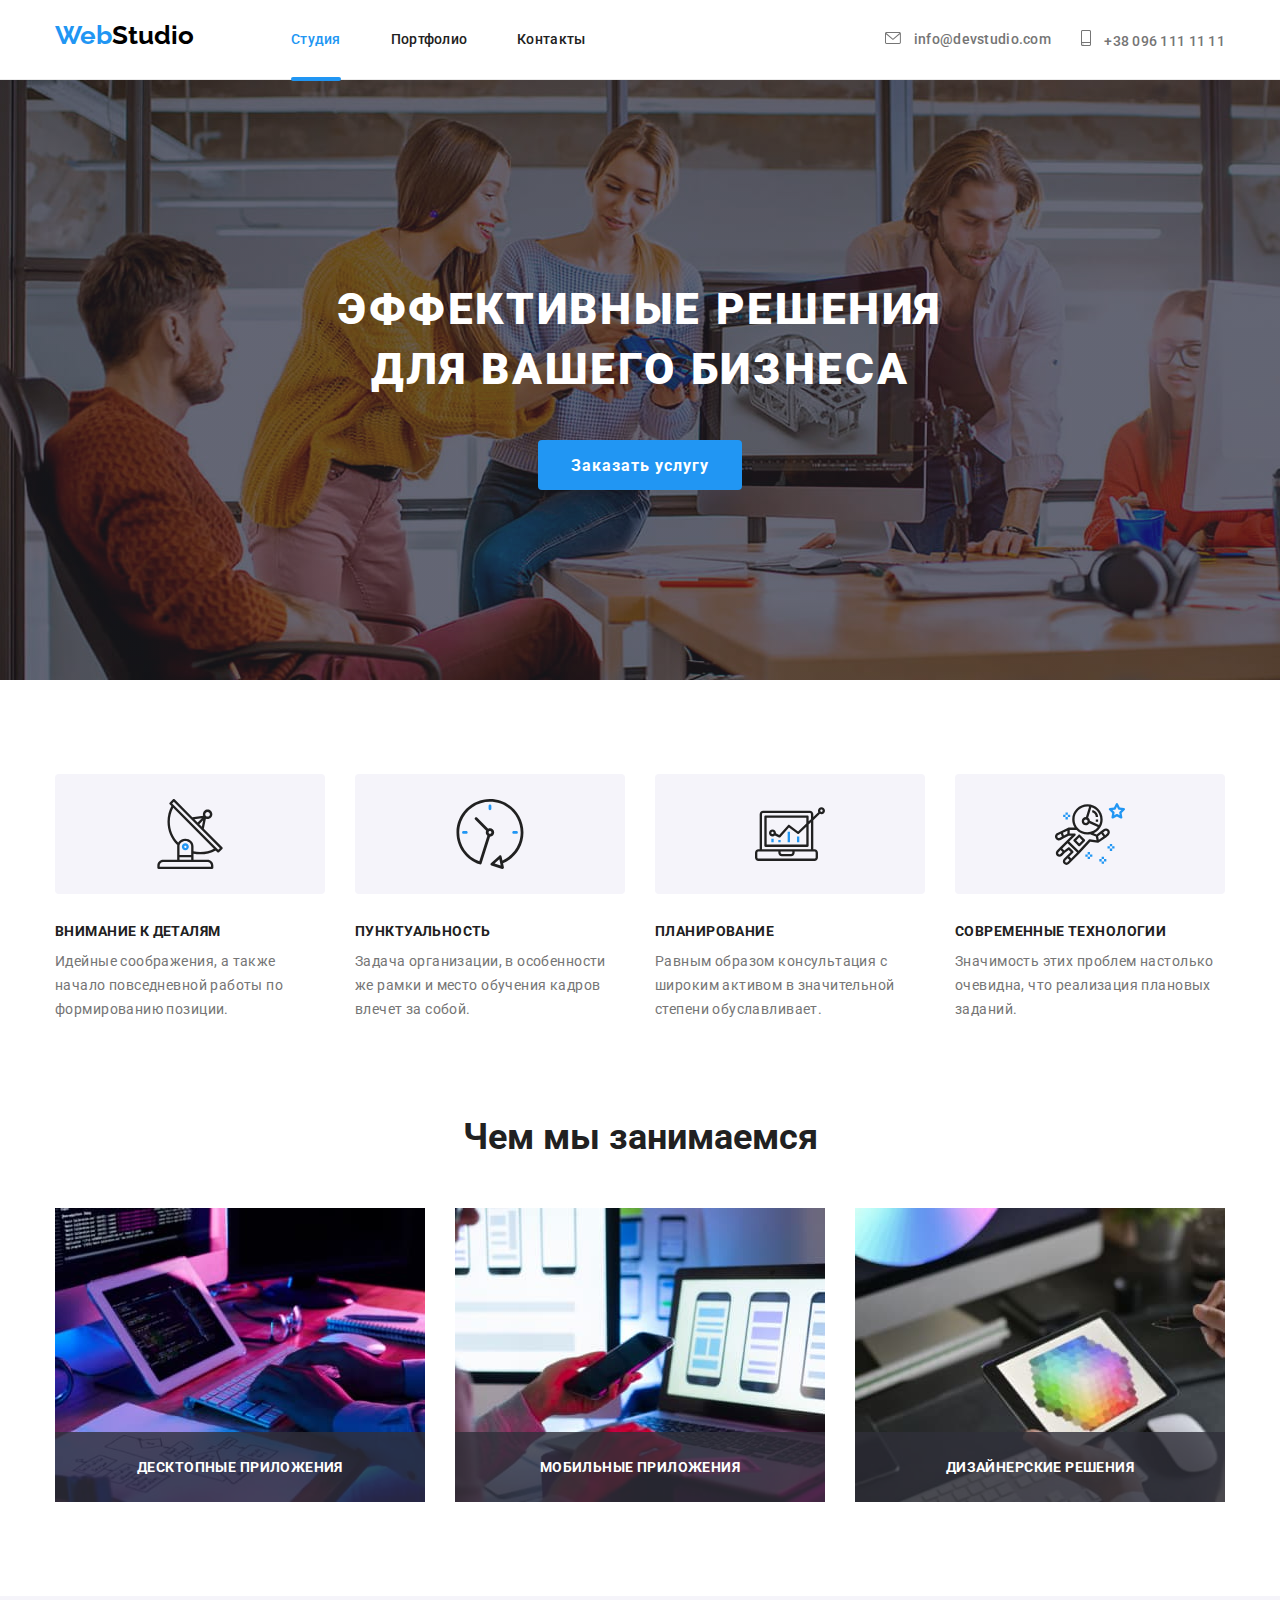
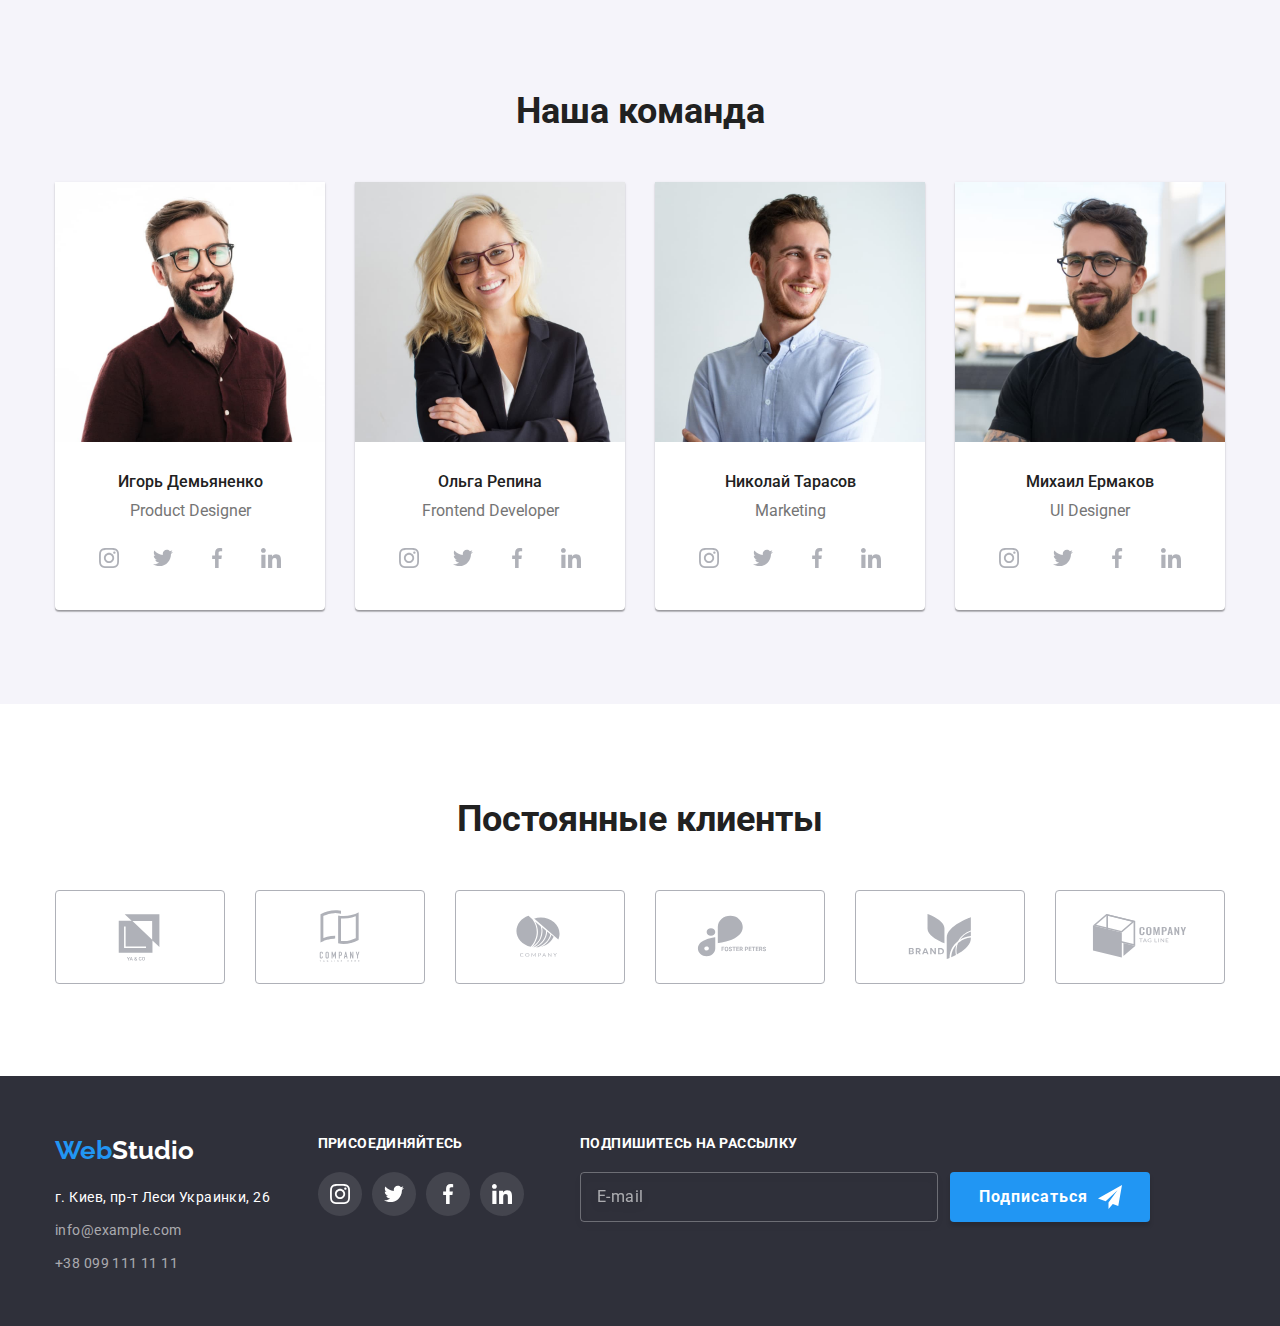
==== index.html @ 43d318d6 "Form figuration" ====
<!DOCTYPE html>
<html lang="ru">
  <head>
    <meta charset="UTF-8" />
    <meta http-equiv="X-UA-Compatible" content="IE=edge" />
    <meta name="viewport" content="width=device-width, initial-scale=1.0" />
    <title>goit-markup-hw-04</title>
    <link rel="preconnect" href="https://fonts.gstatic.com" />
    <link
      href="https://fonts.googleapis.com/css2?family=Raleway:wght@700&family=Roboto:wght@400;500;700;900&display=swap"
      rel="stylesheet"
    />
    <link
      rel="stylesheet"
      href="https://cdnjs.cloudflare.com/ajax/libs/modern-normalize/0.2.0/modern-normalize.css"
    />
    <link rel="stylesheet" href="./css/styles.css" />
  </head>
  <body>
    <header class="header">
      <div class="container menu">
        <nav class="site-nav">
          <a href="./index.html" class="logo"
            ><span class="logo-part">Web</span>Studio</a
          >
          <ul class="menu list">
            <li class="menu-item">
              <a class="link current" href="./index.html">Студия</a>
            </li>
            <li class="menu-item">
              <a class="link" href="./portfolio.html">Портфолио</a>
            </li>
            <li class="menu-item">
              <a class="link" href="">Контакты</a>
            </li>
          </ul>
        </nav>
        <ul class="list">
          <li class="contact-item">
            <a class="link mail" href="mailto:info@devstudio.com">
              <svg class="address-icon" width="16px" height="12px">
                <use href="./images/sprite.svg#icon-envelope"></use>
              </svg>
              info@devstudio.com</a
            >
          </li>
          <li class="contact-item">
            <a class="link phone" href="tel:+380961111111">
              <svg class="address-icon" width="10px" height="16px">
                <use href="./images/sprite.svg#icon-smartphone"></use>
              </svg>
              +38 096 111 11 11</a
            >
          </li>
        </ul>
      </div>
    </header>
    <main>
      <!--Section Hero-->
      <section class="section-hero">
        <div class="container hero-flexbox">
          <h1 class="hero-title">Эффективные решения для вашего бизнеса</h1>
          <button class="hero-button" type="button" data-modal-open>Заказать услугу</button>
        </div>
      </section>
      <!--Section Our advantages-->
      <section class="section advantages">
        <div class="container">
          <h2 class="visually-hidden">Наши преимущества</h2>
          <ul class="list card-set flexbox">
            <li class="item advantages-item">
              <a class="icon-thumb">
                <svg class="advantages-icon" width="70px" height="70px">
                  <use href="./images/sprite.svg#icon-antenna"></use>
                </svg>
              </a>
              <h3 class="advant-title">Внимание к деталям</h3>
              <p class="advant-text">
                Идейные соображения, а также начало повседневной работы по
                формированию позиции.
              </p>
            </li>
            <li class="item advantages-item">
              <a class="icon-thumb">
                <svg class="advantages-icon" width="70px" height="70px">
                  <use href="./images/sprite.svg#icon-clock"></use>
                </svg>
              </a>
              <h3 class="advant-title">Пунктуальность</h3>
              <p class="advant-text">
                Задача организации, в особенности же рамки и место обучения
                кадров влечет за собой.
              </p>
            </li>
            <li class="item advantages-item">
              <a class="icon-thumb">
                <svg class="advantages-icon" width="70px" height="70px">
                  <use href="./images/sprite.svg#icon-diagram"></use>
                </svg>
              </a>
              <h3 class="advant-title">Планирование</h3>
              <p class="advant-text">
                Равным образом консультация с широким активом в значительной
                степени обуславливает.
              </p>
            </li>
            <li class="item advantages-item">
              <a class="icon-thumb">
                <svg class="advantages-icon" width="70px" height="70px">
                  <use href="./images/sprite.svg#icon-astronaut"></use>
                </svg>
              </a>
              <h3 class="advant-title">Современные технологии</h3>
              <p class="advant-text">
                Значимость этих проблем настолько очевидна, что реализация
                плановых заданий.
              </p>
            </li>
          </ul>
        </div>
      </section>
      <!--Section Services-->
      <section class="section services">
        <div class="container">
          <h2 class="services-title">Чем мы занимаемся</h2>
          <div class="flexbox">
            <ul class="list card-set">
              <li class="item services-item">
                <div class="service-thumb">
                  <img
                    class="img"
                    src="./images/typing_code.jpg"
                    alt="Лаптоп с кодом"
                    width="370"
                  />
                  <h3 class="service-text">Десктопные приложения</h3>
                </div>
              </li>
              <li class="item services-item">
                <div class="service-thumb">
                  <img
                    class="img"
                    src="./images/smartphone.jpg"
                    alt="Разработка приложения для смартфонов"
                    width="370"
                  />
                  <h3 class="service-text">Мобильные приложения</h3>
                </div>
              </li>
              <li class="item services-item">
                <div class="service-thumb">
                  <img
                    class="img"
                    src="./images/design.jpg"
                    alt="Лаптоп с цветовым кругом"
                    width="370"
                  />
                  <h3 class="service-text">Дизайнерские решения</h3>
                </div>
              </li>
            </ul>
          </div>
        </div>
      </section>
      <!--Section Our team-->
      <section class="section team">
        <div class="container">
          <h2 class="team-title">Наша команда</h2>
          <div class="flexbox">
            <ul class="list card-set team-list">
              <li class="item team-item">
                <div class="thumb">
                  <img
                    class="img"
                    src="./images/Ihor_Demjanenko.jpg"
                    alt="Ihor Demjanenko Product Designer"
                    width="270"
                  />
                </div>
                <div class="team-text">
                  <h3 class="team-names">Игорь Демьяненко</h3>
                  <p class="team-positions">Product Designer</p>
                  <ul class="list social-links">
                    <li class="item social-item">
                      <a
                        href=""
                        class="social-link"
                        target="_blank"
                        rel="noopener noreferrer"
                      >
                        <svg class="icon" width="20px" height="20px">
                          <use href="./images/sprite.svg#icon-instagram"></use>
                        </svg>
                      </a>
                    </li>
                    <li class="item social-item">
                      <a
                        href=""
                        class="social-link"
                        target="_blank"
                        rel="noopener noreferrer"
                      >
                        <svg class="icon" width="20px" height="20px">
                          <use href="./images/sprite.svg#icon-twitter"></use>
                        </svg>
                      </a>
                    </li>
                    <li class="item social-item">
                      <a
                        href=""
                        class="social-link"
                        target="_blank"
                        rel="noopener noreferrer"
                      >
                        <svg class="icon" width="20px" height="20px">
                          <use href="./images/sprite.svg#icon-facebook"></use>
                        </svg>
                      </a>
                    </li>
                    <li class="item social-item">
                      <a
                        href=""
                        class="social-link"
                        target="_blank"
                        rel="noopener noreferrer"
                      >
                        <svg class="icon" width="20px" height="20px">
                          <use href="./images/sprite.svg#icon-linkedin"></use>
                        </svg>
                      </a>
                    </li>
                  </ul>
                </div>
              </li>
              <li class="item team-item">
                <div class="thumb">
                  <img
                    class="img"
                    src="./images/Olga_Repina.jpg"
                    alt="Olga Repina Frontend Developer"
                    width="270"
                  />
                </div>
                <div class="team-text">
                  <h3 class="team-names">Ольга Репина</h3>
                  <p class="team-positions">Frontend Developer</p>
                  <ul class="list social-links">
                    <li class="item social-item">
                      <a
                        href=""
                        class="social-link"
                        target="_blank"
                        rel="noopener noreferrer"
                      >
                        <svg class="icon" width="20px" height="20px">
                          <use href="./images/sprite.svg#icon-instagram"></use>
                        </svg>
                      </a>
                    </li>
                    <li class="item social-item">
                      <a
                        href=""
                        class="social-link"
                        target="_blank"
                        rel="noopener noreferrer"
                      >
                        <svg class="icon" width="20px" height="20px">
                          <use href="./images/sprite.svg#icon-twitter"></use>
                        </svg>
                      </a>
                    </li>
                    <li class="item social-item">
                      <a
                        href=""
                        class="social-link"
                        target="_blank"
                        rel="noopener noreferrer"
                      >
                        <svg class="icon" width="20px" height="20px">
                          <use href="./images/sprite.svg#icon-facebook"></use>
                        </svg>
                      </a>
                    </li>
                    <li class="item social-item">
                      <a
                        href=""
                        class="social-link"
                        target="_blank"
                        rel="noopener noreferrer"
                      >
                        <svg class="icon" width="20px" height="20px">
                          <use href="./images/sprite.svg#icon-linkedin"></use>
                        </svg>
                      </a>
                    </li>
                  </ul>
                </div>
              </li>
              <li class="item team-item">
                <div class="thumb">
                  <img
                    class="img"
                    src="./images/Nikolaj_Tarasov.jpg"
                    alt="Nikolaj Tarasov Marketing"
                    width="270"
                  />
                </div>
                <div class="team-text">
                  <h3 class="team-names">Николай Тарасов</h3>
                  <p class="team-positions">Marketing</p>
                  <ul class="list social-links">
                    <li class="item social-item">
                      <a
                        href=""
                        class="social-link"
                        target="_blank"
                        rel="noopener noreferrer"
                      >
                        <svg class="icon" width="20px" height="20px">
                          <use href="./images/sprite.svg#icon-instagram"></use>
                        </svg>
                      </a>
                    </li>
                    <li class="item social-item">
                      <a
                        href=""
                        class="social-link"
                        target="_blank"
                        rel="noopener noreferrer"
                      >
                        <svg class="icon" width="20px" height="20px">
                          <use href="./images/sprite.svg#icon-twitter"></use>
                        </svg>
                      </a>
                    </li>
                    <li class="item social-item">
                      <a
                        href=""
                        class="social-link"
                        target="_blank"
                        rel="noopener noreferrer"
                      >
                        <svg class="icon" width="20px" height="20px">
                          <use href="./images/sprite.svg#icon-facebook"></use>
                        </svg>
                      </a>
                    </li>
                    <li class="item social-item">
                      <a
                        href=""
                        class="social-link"
                        target="_blank"
                        rel="noopener noreferrer"
                      >
                        <svg class="icon" width="20px" height="20px">
                          <use href="./images/sprite.svg#icon-linkedin"></use>
                        </svg>
                      </a>
                    </li>
                  </ul>
                </div>
              </li>
              <li class="item team-item">
                <div class="thumb">
                  <img
                    class="img"
                    src="./images/Mikhaik_Yermakov.jpg"
                    alt="Mikhail Yermakov UI Designer"
                    width="270"
                  />
                </div>
                <div class="team-text">
                  <h3 class="team-names">Михаил Ермаков</h3>
                  <p class="team-positions">UI Designer</p>
                  <ul class="list social-links">
                    <li class="item social-item">
                      <a
                        href=""
                        class="social-link"
                        target="_blank"
                        rel="noopener noreferrer"
                      >
                        <svg class="icon" width="20px" height="20px">
                          <use href="./images/sprite.svg#icon-instagram"></use>
                        </svg>
                      </a>
                    </li>
                    <li class="item social-item">
                      <a
                        href=""
                        class="social-link"
                        target="_blank"
                        rel="noopener noreferrer"
                      >
                        <svg class="icon" width="20px" height="20px">
                          <use href="./images/sprite.svg#icon-twitter"></use>
                        </svg>
                      </a>
                    </li>
                    <li class="item social-item">
                      <a
                        href=""
                        class="social-link"
                        target="_blank"
                        rel="noopener noreferrer"
                      >
                        <svg class="icon" width="20px" height="20px">
                          <use href="./images/sprite.svg#icon-facebook"></use>
                        </svg>
                      </a>
                    </li>
                    <li class="item social-item">
                      <a
                        href=""
                        class="social-link"
                        target="_blank"
                        rel="noopener noreferrer"
                      >
                        <svg class="icon" width="20px" height="20px">
                          <use href="./images/sprite.svg#icon-linkedin"></use>
                        </svg>
                      </a>
                    </li>
                  </ul>
                </div>
              </li>
            </ul>
          </div>
        </div>
      </section>
      <!--Section Clients-->
      <section class="section clients">
        <div class="container">
          <h2 class="services-title">Постоянные клиенты</h2>
          <ul class="list card-set clients-list">
            <li class="item client-item">
              <a
                href=""
                class="link client-link"
                target="_blank"
                rel="noopener noreferrer"
              >
                <svg class="client-icon" width="106px" height="60px">
                  <use href="./images/sprite.svg#icon-logo-1"></use>
                </svg>
              </a>
            </li>
            <li class="item client-item">
              <a
                href=""
                class="link client-link"
                target="_blank"
                rel="noopener noreferrer"
              >
                <svg class="client-icon" width="106px" height="60px">
                  <use href="./images/sprite.svg#icon-logo-2"></use>
                </svg>
              </a>
            </li>
            <li class="item client-item">
              <a
                href=""
                class="link client-link"
                target="_blank"
                rel="noopener noreferrer"
              >
                <svg class="client-icon" width="106px" height="60px">
                  <use href="./images/sprite.svg#icon-logo-3"></use>
                </svg>
              </a>
            </li>
            <li class="item client-item">
              <a
                href=""
                class="link client-link"
                target="_blank"
                rel="noopener noreferrer"
              >
                <svg class="client-icon" width="106px" height="60px">
                  <use href="./images/sprite.svg#icon-logo-4"></use>
                </svg>
              </a>
            </li>
            <li class="item client-item">
              <a
                href=""
                class="link client-link"
                target="_blank"
                rel="noopener noreferrer"
              >
                <svg class="client-icon" width="106px" height="60px">
                  <use href="./images/sprite.svg#icon-logo-5"></use>
                </svg>
              </a>
            </li>
            <li class="item client-item">
              <a
                href=""
                class="link client-link"
                target="_blank"
                rel="noopener noreferrer"
              >
                <svg class="client-icon" width="106px" height="60px">
                  <use href="./images/sprite.svg#icon-logo-6"></use>
                </svg>
              </a>
            </li>
          </ul>
        </div>
      </section>
    </main>
    <footer class="footer">
      <div class="container flexbox">
        <div class="content-box footer-flexbox">
          <a href="./index.html" class="logo"
            ><span class="logo-part">Web</span>Studio</a
          >
          <address class="contacts">
            <ul class="list footer-flexbox">
              <li class="contact">г. Киев, пр-т Леси Украинки, 26</li>
              <li class="contact">
                <a class="link" href="mailto:info@example.com"
                  >info@example.com</a
                >
              </li>
              <li class="contact">
                <a class="link" href="tel:+380991111111">+38 099 111 11 11</a>
              </li>
            </ul>
          </address>
        </div>
        <div class="content-box footer-flexbox">
          <h3 class="footer-social-title">Присоединяйтесь</h3>
          <ul class="list footer-social-list">
            <li class="footer-social-item">
              <a
                href=""
                class="link social-link"
                target="_blank"
                rel="noopener noreferrer"
              >
                <svg class="icon footer-icon" width="20px" height="20px">
                  <use href="./images/sprite.svg#icon-instagram"></use>
                </svg>
              </a>
            </li>
            <li class="footer-social-item">
              <a
                href=""
                class="link social-link"
                target="_blank"
                rel="noopener noreferrer"
              >
                <svg class="icon footer-icon" width="20px" height="20px">
                  <use href="./images/sprite.svg#icon-twitter"></use>
                </svg>
              </a>
            </li>
            <li class="footer-social-item">
              <a
                href=""
                class="link social-link"
                target="_blank"
                rel="noopener noreferrer"
              >
                <svg class="icon footer-icon" width="20px" height="20px">
                  <use href="./images/sprite.svg#icon-facebook"></use>
                </svg>
              </a>
            </li>
            <li class="footer-social-item">
              <a
                href=""
                class="link social-link"
                target="_blank"
                rel="noopener noreferrer"
              >
                <svg class="icon footer-icon" width="20px" height="20px">
                  <use href="./images/sprite.svg#icon-linkedin"></use>
                </svg>
              </a>
            </li>
          </ul>
        </div>
        <div class="footer-sub-flexbox">
          <form class="footer-form">
            <p class="footer-social-title">Подпишитесь на рассылку</p>
            <div class="footer-flex">
              <input class="footer-input" id="footer-mail" type="email" name="email" placeholder="E-mail">
              <div class="footer-button">
                <button class="footer-sub-but" type="submit">Подписаться</button>
                <svg class="icon footer-icon icon-send" width="24px" height="24px">
                  <use href="./images/sprite.svg#icon-send"></use>
                </svg>
              </div>
            </div>
          </form>
        </div>
      </div>
    </footer>
    <div class="backdrop is-hidden" data-modal>
      <div class="modal">
        <button class="close-button" type="button" data-modal-close>
          <svg class="close-button-icon" width="18px" height="18px">
            <use href="./images/sprite.svg#icon-close"></use>
          </svg>
        </button>
        <form class="form">
          <p class="legend">Оставьте свои данные, мы вам перезвоним</p>
            <label class="form-field">
              <span class="form-label">Имя</span>
              <input class="form-input" type="text" name="username" autofocus/>
              <svg class="form-icon" width="18px" height="18px">
                <use href="./images/sprite.svg#icon-person"></use>
              </svg> 
            </label>            
            <label class="form-field" for="tel">
              <span class="form-label">Телефон</span>
              <input class="form-input" type="tel" name="tel" id="tel">
              <svg class="form-icon" width="18px" height="18px">
                <use href="./images/sprite.svg#icon-phone-tube"></use>
              </svg>
            </label>          
            <label  class="form-field">
              <span class="form-label">Почта</span>
              <input class="form-input" type="email" name="email" id="email" />
              <svg class="form-icon" width="18px" height="18px">
                <use href="./images/sprite.svg#icon-email"></use>
              </svg>
            </label>
            <label class="form-field">
              <span class="form-label">Комментарий</span>
              <textarea class="form-input comment-input" name="feedback" rows="5" placeholder="Введите текст"></textarea>
            </label>
            <label class="checkbox-area">
              <input class="checkbox" type="checkbox" name="checkbox" value="agree">
              <!-- <svg class="checkbox-icon" width="16px" height="15px">
                <use href="./images/sprite.svg#icon-check"></use>
              </svg> -->
              <span class="checkbox-icon"></span>
              <span class="checkbox-text">Соглашаюсь с рассылкой и принимаю<a href="" class="link checkbox-link">Условия договора</a></span>
            </label>
          <div class="sub-button-cent">
            <button class="submit-button" type="submit">Отправить</button>
          </div>
        </form>
      </div>
    </div>
    <script src="./js/modal.js"></script>
  </body>
</html>
---- css/styles.css ----
:root {
  --main-font: "Roboto", sans-serif;
  --logo-font: "Raleway", sans-serif;
  --primary-text-color: #757575;
  --tittle-text-color: #212121;
  --footer-grey-text: rgba(255, 255, 255, 0.6);
  --accent-color: #2196f3;
  --bb-focus: #188CE8;
  --white-text-color: #ffffff;
  --logo-text-color: #000000;
  --primary-bg-color: #ffffff;
  --secondary-bg-color: #f5f4fa;
  --accent-bg-color: #2f303a;
  --border-color: #eeeeee;
  --icon-color: #afb1b8;
  --card-shadow: 0px 1px 3px rgba(0, 0, 0, 0.12),
    0px 1 px 1px rgba(0, 0, 0, 0.14), 0px 2px 1px rgba(0, 0, 0, 0.2);
  --project-card-shadow: 0px 1px 1px rgba(0, 0, 0, 0.12), 0px 4px 4px rgba(0, 0, 0, 0.06), 1px 4px 6px rgba(0, 0, 0, 0.16);
  --filter-btn-gap: 8px;
  --btn-radius: 4px;
  --transition-param: 250ms cubic-bezier(0.4, 0, 0.2, 1);
  --modal-tr-param: 250ms cubic-bezier(.17,.67,.96,.48);
}
html {
  box-sizing: border-box;
}
*,
*::before,
*::after {
  box-sizing: inherit;
}
body {
  background-color: var(--primary-bg-color);
  color: var(--primary-text-color);
  font-family: var(--main-font);
  font-style: normal;
}
h1,
h2,
h3,
h4,
h5,
h6,
p {
  margin: 0;
}
.container {
  width: 1200px;
  padding-left: 15px;
  padding-right: 15px;
  margin-left: auto;
  margin-right: auto;
}

.logo {
  margin-right: 93px;
  font-family: var(--logo-font);
  font-weight: 700;
  font-size: 26px;
  line-height: 1.15;
  color: var(--logo-text-color);
  text-decoration-line: none;
}
.logo-part {
  color: var(--accent-color);
}
footer .logo {
  color: var(--white-text-color);
}
.site-nav .link.current {
  position: relative;
  color: var(--accent-color);
}
.link.current::after {
  position: absolute;
  bottom: -1px;
  left: 0;
  content: "";
  display: block;
  width: 100%;
  background: var(--accent-color);
  height: 4px;
  border-radius: 2px;
}
.link {
  text-decoration: none;
  color: var(--accent-color);
}
.site-nav .link {
  display: block;
  padding-top: 32px;
  padding-bottom: 32px;
  font-weight: 500;
  font-size: 14px;
  line-height: 1.14;
  letter-spacing: 0.02em;
  color: var(--tittle-text-color);
  cursor: pointer;
  transition: color var(--transition-param);
}
.link.mail,
.link.phone {
  font-weight: 500;
  font-size: 14px;
  line-height: 1.14;
  letter-spacing: 0.02em;
  color: var(--primary-text-color);
  transition: color var(--transition-param);
}
.link:hover,
.link:focus {
  color: var(--accent-color);
}
.visually-hidden {
  position: absolute !important;
  clip: rect(1px 1px 1px 1px);
  clip: rect(1px, 1px, 1px, 1px);
  padding: 0 !important;
  border: 0 !important;
  height: 1px !important;
  width: 1px !important;
  overflow: hidden;
}
.title {
  color: var(--tittle-text-color);
}
.list {
  display: flex;
  list-style: none;
  margin: 0px;
  padding-left: 0px;
}
.img {
  display: block;
  max-width: 100%;
  height: auto;
}
.icon {
  fill: var(--icon-color);
  transition: fill var(--transition-param);
}
.container .menu {
  display: inline-flex;
}
.menu-item:not(:last-child),
.conection:not(:last-child) {
  margin-right: 50px;
}
.header .container {
  display: flex;
  align-content: baseline;
}
.site-nav {
  margin-right: auto;
  align-items: center;
}
.contact-item {
  display: flex;
  align-items: center;
}
.contact-item:not(:last-child) {
  margin-right: 30px;
}
.address-icon {
  margin-right: 10px;
  fill: currentColor;
}
.header {
  height: 80px;
  border-bottom: 1px solid #ececec;
}
.section-hero {
  background-color: var(--accent-bg-color);
  background-image: linear-gradient(
      to top,
      rgba(47, 48, 58, 0.4),
      rgba(47, 48, 58, 0.4)
    ),
    url("../images/background.jpg");
  height: 600px;
  max-width: 1600px;
  margin: 0 auto;
  padding-top: 200px;
  padding-bottom: 200px;
}
.hero-flexbox {
  display: flex;
  flex-direction: column;
  text-align: center;
}
.hero-title {
  max-width: 696px;
  margin: 0 auto 40px auto;
  font-weight: 900;
  font-size: 44px;
  line-height: 1.36;
  letter-spacing: 0.06em;
  color: var(--white-text-color);
  text-transform: uppercase;
}
.hero-button {
  display: inline-block;
  padding: 10px 32px;
  border: 1px solid transparent;
  border-radius: var(--btn-radius);
  margin-right: auto;
  margin-left: auto;
  min-height: 50px;
  min-width: 200px;
  max-height: 50px;
  font-weight: 700;
  font-size: 16px;
  line-height: 1.87;
  letter-spacing: 0.06em;
  color: var(--white-text-color);
  background-color: var(--accent-color);
  cursor: pointer;
  transition: var(--transition-param);
}
.hero-button:focus,
.hero-button:hover {
  background-color: var(--bb-focus);
}
.section {
  padding-top: 94px;
  padding-bottom: 94px;
}
.item {
  margin-top: 30px;
  margin-left: 30px;
}
.backdrop {
  position: fixed;
  top: 0;
  left: 0;
  width: 100%;
  height: 100%;
  transform: scale(1, 1);
  background-color: rgba(0, 0, 0, 0.2);
  transition: background-color var(--modal-tr-param), transform var(--modal-tr-param), 
  border-radius var(--modal-tr-param), visibility var(--modal-tr-param), opacity var(--modal-tr-param);
}
.backdrop.is-hidden {
  visibility: hidden;
  opacity: 0;
  transform: scale(0, 0);
  border-radius: 50%;
  pointer-events: none;
}
.modal {
  position: absolute;
  top: 50%;
  left: 50%;
  transform: translate(-50%, -50%);
  width: 100%;
  max-width: 530px;
  max-height: 100vh;
  overflow-y: auto;
  padding: 40px;
  background-color: var(--primary-bg-color);
  box-shadow: 0px 1px 3px rgba(0, 0, 0, 0.12), 0px 1px 1px rgba(0, 0, 0, 0.14), 0px 2px 1px rgba(0, 0, 0, 0.2);
  border-radius: 4px;
}
.section.advantages {
  padding-bottom: 0px;
}
.flexbox {
  display: flex;
  flex-wrap: wrap;
}
.advantages-item {
  flex-basis: calc((100% - 4 * 30px) / 4);
}
.icon-thumb {
  display: flex;
  justify-content: center;
  align-items: center;
  padding: 25px 100px;
  margin-bottom: 30px;
  background: var(--secondary-bg-color);
  border-radius: 4px;
}
.advantages-icon {
  fill: var(--tittle-text-color);
}
.advant-title {
  margin-bottom: 10px;
  font-weight: 700;
  font-size: 14px;
  line-height: 1.14;
  letter-spacing: 0.03em;
  color: var(--tittle-text-color);
  text-transform: uppercase;
}
.advant-text {
  font-weight: 400;
  font-size: 14px;
  line-height: 1.71;
  letter-spacing: 0.03em;
}
.services-item {
  flex-basis: calc((100% - 3 * 30px) / 3);
}
.service-thumb {
  position: relative;
}
.service-text {
  position: absolute;
  display: flex;
  bottom: 0;
  left: 0;
  width: 100%;
  height: 70px;
  font-weight: 700;
  font-size: 14px;
  line-height: 16px;
  justify-content: center;
  align-items: center;
  letter-spacing: 0.03em;
  text-transform: uppercase;
  color: var(--white-text-color);
  background-color: rgba(47, 48, 58, 0.8);;
}
.team-item,
.content-box {
  flex-basis: calc((100% - 4 * 30px) / 4);
}
.team {
  background-color: var(--secondary-bg-color);
}
.team-item {
  background-color: var(--white-text-color);
  box-shadow: 0px 1px 3px rgba(0, 0, 0, 0.12), 0px 1px 1px rgba(0, 0, 0, 0.14),
    0px 2px 1px rgba(0, 0, 0, 0.2);
  border-radius: 0px 0px 4px 4px;
}
.team-text {
  padding-top: 30px;
  padding-bottom: 30px;
  text-align: center;
}
.services-title,
.team-title {
  margin-bottom: 50px;

  font-weight: 700;
  font-size: 36px;
  line-height: 1.17;
  text-align: center;
  color: var(--tittle-text-color);
}
.thumb {
  width: 270px;
  height: 260px;
}
.team-names {
  margin-bottom: 10px;
  font-weight: 500;
  font-size: 16px;
  line-height: 1.19;
  color: var(--tittle-text-color);
}
.team-positions {
  margin-bottom: 16px;
  font-weight: 400;
  font-size: 16px;
  line-height: 1.19;
}
.social-links {
  display: flex;
  justify-content: center;
}
.social-link {
  display: flex;
  width: 44px;
  height: 44px;
  padding: 12px;
  border-radius: 50%;
  transition: background-color var(--transition-param);
}
.social-link:hover,
.social-link:focus {
  background-color: var(--accent-color);
}
.social-link:hover .icon,
.social-link:focus .icon {
  fill: var(--white-text-color);
}
.client-link {
  border: 1px solid var(--icon-color);
  border-radius: 4px;
  transition: border var(--transition-param);
}
.client-icon {
  fill: var(--icon-color);
  transition: fill var(--transition-param);
}
.client-link:hover,
.client-link:focus {
  border: 1px solid var(--accent-color);
}
.client-link:hover .client-icon,
.client-link:focus .client-icon {
  fill: currentColor;
}
.social-item {
  margin-top: 0px;
  margin-left: 0px;
}
.social-item:not(:last-child) {
  margin-right: 10px;
}
.clients-list .link {
  display: inline-flex;
  padding: 16px 31px;
  max-width: 100%;
}
.client-item {
  flex-basis: calc((100% - 6 * 30px) / 6);
  width: 170px;
  height: 92px;
}
.footer .social-link:focus,
.footer .social-link:hover {
  background-color: var(--accent-color);
}
.filter-buttons {
  padding-bottom: 50px;
  justify-content: center;
}
.filter-buttons .button {
  display: inline-block;
  padding: 6px 22px;
  border: 1px solid transparent;
  border-radius: var(--btn-radius);
  min-height: 38px;
  min-width: 73px;
  text-align: center;
  font-weight: 500;
  font-size: 16px;
  line-height: 1.62;
  letter-spacing: 0.03em;
  color: var(--tittle-text-color);
  background-color: var(--secondary-bg-color);
  margin-right: 8px;
  transition: color var(--transition-param), background-color var(--transition-param), box-shadow var(--transition-param);
}
.button:hover,
.button:focus {
  background-color: var(--accent-color);
  color: var(--white-text-color);
  box-shadow: 0px 3px 1px rgba(0, 0, 0, 0.1), 0px 1px 2px rgba(0, 0, 0, 0.08),
    0px 2px 2px rgba(0, 0, 0, 0.12);
}
.card-set {
  display: flex;
  flex-wrap: wrap;
  margin-left: -30px;
  margin-top: -30px;
}
.card-text {
  padding: 20px 24px;
  border-right: 1px solid var(--border-color);
  border-bottom: 1px solid var(--border-color);
  border-left: 1px solid var(--border-color);
  flex-grow: 1;
}
.portfolio-item {
  flex-basis: calc((100% - 3 * 30px) / 3);
}
.portfolio.img {
  width: 370px;
  height: 294px;
}
.portfolio-title {
  font-weight: 700;
  font-size: 18px;
  line-height: 2;
  letter-spacing: 0.06em;
  color: var(--tittle-text-color);
}
.portfolio-text {
  margin-top: 4px;
  font-weight: 400;
  font-size: 16px;
  line-height: 1.87;
  letter-spacing: 0.03em;
  display: flex;
  justify-content: start;
}
.project-thumb {
  position: relative;
  display: flex;
  overflow: hidden;
}
.project-thumb::before {
  display: inline-block;
  position: absolute;
  content: "";
  width: 100%;
  height: 100%;
  background-color: rgba(33, 150, 243, 0.9);
  transition: transform var(--transition-param);
  transform: translateY(100%);
}
.project-description {
  display: block;
  position: absolute;
  left: 24px;
  top: 63px;
  max-width: 325px;
  max-height: 100%;
  font-weight: 400;
  font-size: 18px;
  line-height: 1.56;
  letter-spacing: 0.03em;
  color: var(--white-text-color);
  transition: transform var(--transition-param);
  transform: translateY(300px);
}
.portfolio-link {
  display: block;
  transition: box-shadow var(--transition-param);
}
.portfolio-link:hover .project-description,
.portfolio-link:focus .project-description,
.portfolio-link:hover .project-thumb::before,
.portfolio-link:focus .project-thumb::before {
  transform: translateY(0px);
}
.portfolio-link:hover,
.portfolio-link:focus {
  box-shadow: var(--project-card-shadow);
}
.footer-flexbox {
  display: flex;
  flex-direction: column;
}
.footer {
  padding-top: 60px;
  padding-bottom: 60px;
  height: 250px;
  background-color: var(--accent-bg-color);
}
.footer .link {
  color: var(--footer-grey-text);
  transition: color var(--transition-param);
}
.footer .link:hover,
.footer .link:focus {
  color: var(--accent-color);
}
.footer .logo {
  margin-bottom: 20px;
}
.contact {
  margin-bottom: 9px;
  font-style: normal;
  font-weight: 400;
  font-size: 14px;
  line-height: 1.71;
  letter-spacing: 0.03em;
  color: var(--white-text-color);
  text-decoration-line: none;
}
.footer-social-title {
  font-weight: 700;
  font-size: 14px;
  line-height: 1.14;
  letter-spacing: 0.03em;
  text-transform: uppercase;
  color: var(--white-text-color);
  margin-bottom: 20px;
}
.footer-social-item:not(:last-child) {
  margin-right: 10px;
}
.footer-social-item .social-link {
  background-color: rgba(255, 255, 255, 0.1);
  transition: background-color var(--transition-param);
}
.footer-icon {
  fill: var(--white-text-color);
}
.footer-sub-flexbox {
  flex-basis: calc((100% - 2 * 30px) / 2);
}
.footer-button {
  position: relative;
}
.icon-send {
  position: absolute;
  top: 50%;
  right: 28px;
  transform: translateY(-50%);
}
.footer-flex {
  display: flex;
  flex-direction: row;
}
.footer-input {
  background-color: transparent;
  border: 1px solid rgba(255, 255, 255, 0.3);
  box-sizing: border-box;
  filter: drop-shadow(0px 4px 4px rgba(0, 0, 0, 0.15));
  border-radius: var(--btn-radius);
  margin-right: 12px;
  min-width: 358px;
  padding: 15px 16px;
  font-weight: 400;
}
.footer-input::placeholder {
  font-weight: 400;
  font-size: 16px;
  line-height: 1.25;
  letter-spacing: 0.03em;
  color: var(--footer-grey-text);
}
.footer-input:focus,
.footer-input:hover {
  color: var(--footer-grey-text);
  background-color: transparent;
}
.footer-sub-but {
  background-color: var(--accent-color);
  font-weight: 700;
  font-size: 16px;
  line-height: 1.87;
  display: inline-flex;
  align-items: center;
  border: none;
  border-radius: var(--btn-radius);
  min-height: 50px;
  min-width: 200px;
  max-height: 50px;
  letter-spacing: 0.06em;
  color: var(--white-text-color);
  background: var(--accent-color);
  box-shadow: 0px 4px 4px rgb(0 0 0 / 15%);
  cursor: pointer;
  transition: background-color var(--transition-param);
  padding-left: 29px;
}
.footer-sub-but:focus,
.footer-sub-but:hover {
  background-color: var(--bb-focus);
}
.close-button {
  display: flex;
  position: absolute;
  top: 8px;
  right: 8px;
  width: 30px;
  height: 30px;
  justify-content: center;
  align-items: center;
  border: 1px solid rgba(0, 0, 0, 0.1);
  border-radius: 50%;
  background-color: var(--primary-bg-color);
  cursor: pointer;
}
.close-button-icon {
  fill: var(--logo-text-color);
  transform: rotate(360deg);
  transition: transform var(--transition-param), fill var(--transition-param);
}
.close-button:hover .close-button-icon,
.close-button:focus .close-button-icon {
  transform: rotate(0deg);
  fill: var(--accent-color);
}
.form-input {
  display: flex;
  min-width: 100%;
  padding: 8px 8px 8px 42px;
  margin-top: 4px;
  border: 1px solid rgba(33, 33, 33, 0.2);
  border-radius: var(--btn-radius);
  font-family: inherit;
  transition: border-color var(--transition-param), outline-color var(--transition-param);
}
.form-input:not(:last-child) {
  margin-bottom: 30px;
}
.form-input:focus,
.form-input:hover {
  border-color: var(--accent-color);
  outline-color: var(--accent-color);
}
.form-input:focus + .form-icon,
.form-input:hover + .form-icon {
  fill: var(--accent-color);
}
.submit-button {
  background-color: var(--accent-color);
  font-weight: 700;
  font-size: 16px;
  line-height: 1.87;
  display: inline-flex;
  justify-content:center;
  align-items:center;
  border: none;
  border-radius: var(--btn-radius);
  min-height: 50px;
  min-width: 200px;
  max-height: 50px;
  letter-spacing: 0.06em; 
  color: var(--white-text-color);
  background: var(--accent-color);
  box-shadow: 0px 4px 4px rgba(0, 0, 0, 0.15);
  cursor: pointer;
  transition: background-color var(--transition-param);
}
.submit-button:focus,
.submit-button:hover {
  background-color: var(--bb-focus);
}
.legend {
font-weight: 700;
font-size: 20px;
line-height: 1.15;
text-align: center;
margin-bottom: 12px;
letter-spacing: 0.03em;
color: var(--tittle-text-color);
}
.comment-input {
  padding: 12px 16px;
}
.checkbox-area {
  position: relative;
  display: flex;
  flex-direction: row;
  align-items: center;
  padding-left: 42px;
  margin-top: 20px;
  margin-bottom: 30px;
}
.checkbox {
  /* appearance: none; */
  position: absolute;
  width: 1px;
  height: 1px;
  margin: -1px;
  border: 0;
  padding: 0;
  clip: rect(0 0 0 0);
  overflow: hidden;
}
.checkbox-icon {
  position: absolute;
  top: 50%;
  left: 13px;
  transform: translateY(-50%);
  display: inline-block;
  background-size: contain;
  background-origin: border-box;
  fill: transparent;
  width: 16px;
  height: 15px;
  border: 2px solid var(--tittle-text-color);
  border-radius: 2px;
  transition: fill var(--transition-param), background-color var(--transition-param), border-color var(--transition-param);
}
.checkbox:checked + .checkbox-icon {
  background-color: var(--accent-color);
  border-color: var(--accent-color);
  border: 2px solid var(--accent-color);
  background-image: url("../images/icon-check.svg");
  background-size: contain;
  background-origin: border-box;
  fill: var(--white-text-color);
}
.checkbox-text {
  font-size: 14px;
  line-height: 1.71;
  letter-spacing: 0.03em; 
  color: var(--primary-text-color);
}
.checkbox-link {
  margin-left: 6px;
  text-decoration: underline;
}
.sub-button-cent {
  display:flex;
  justify-content:center;
}
.form-label {
  font-size: 12px;
  line-height: 1.17;  
  letter-spacing: 0.01em;
  color: var(--primary-text-color);
}
.comment-input::placeholder {
  font-weight: 400;
  font-size: 12px;
  line-height: 14px;
  letter-spacing: 0.01em;
  color: rgba(117, 117, 117, 0.5);
}
.form-field {
  display: block;
  align-items: center;
  position: relative;
}
.form-icon {
  position: absolute;
  bottom: 11px;
  left: 11px;
  fill: var(--tittle-text-color);
  transition: fill var(--transition-param);
}
.form-input:focus-within {
  border-color: var(--accent-color);
}
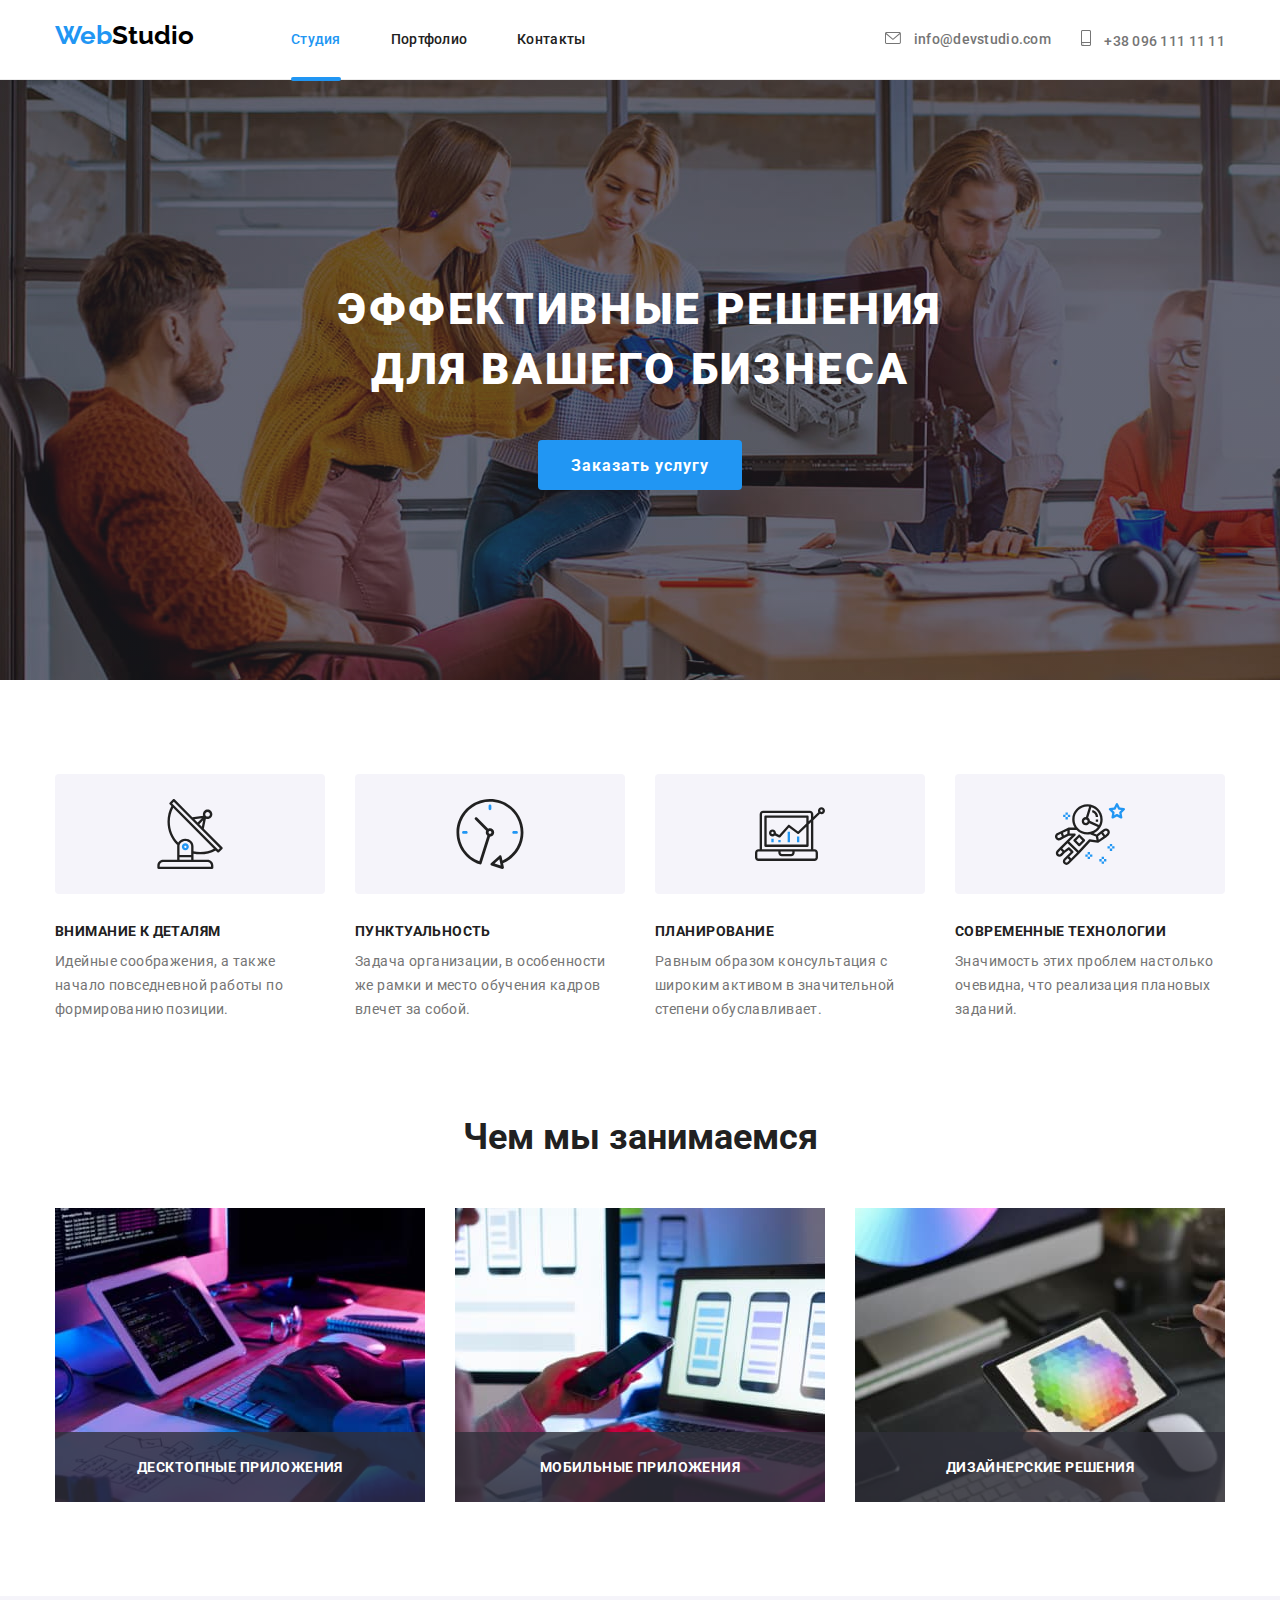
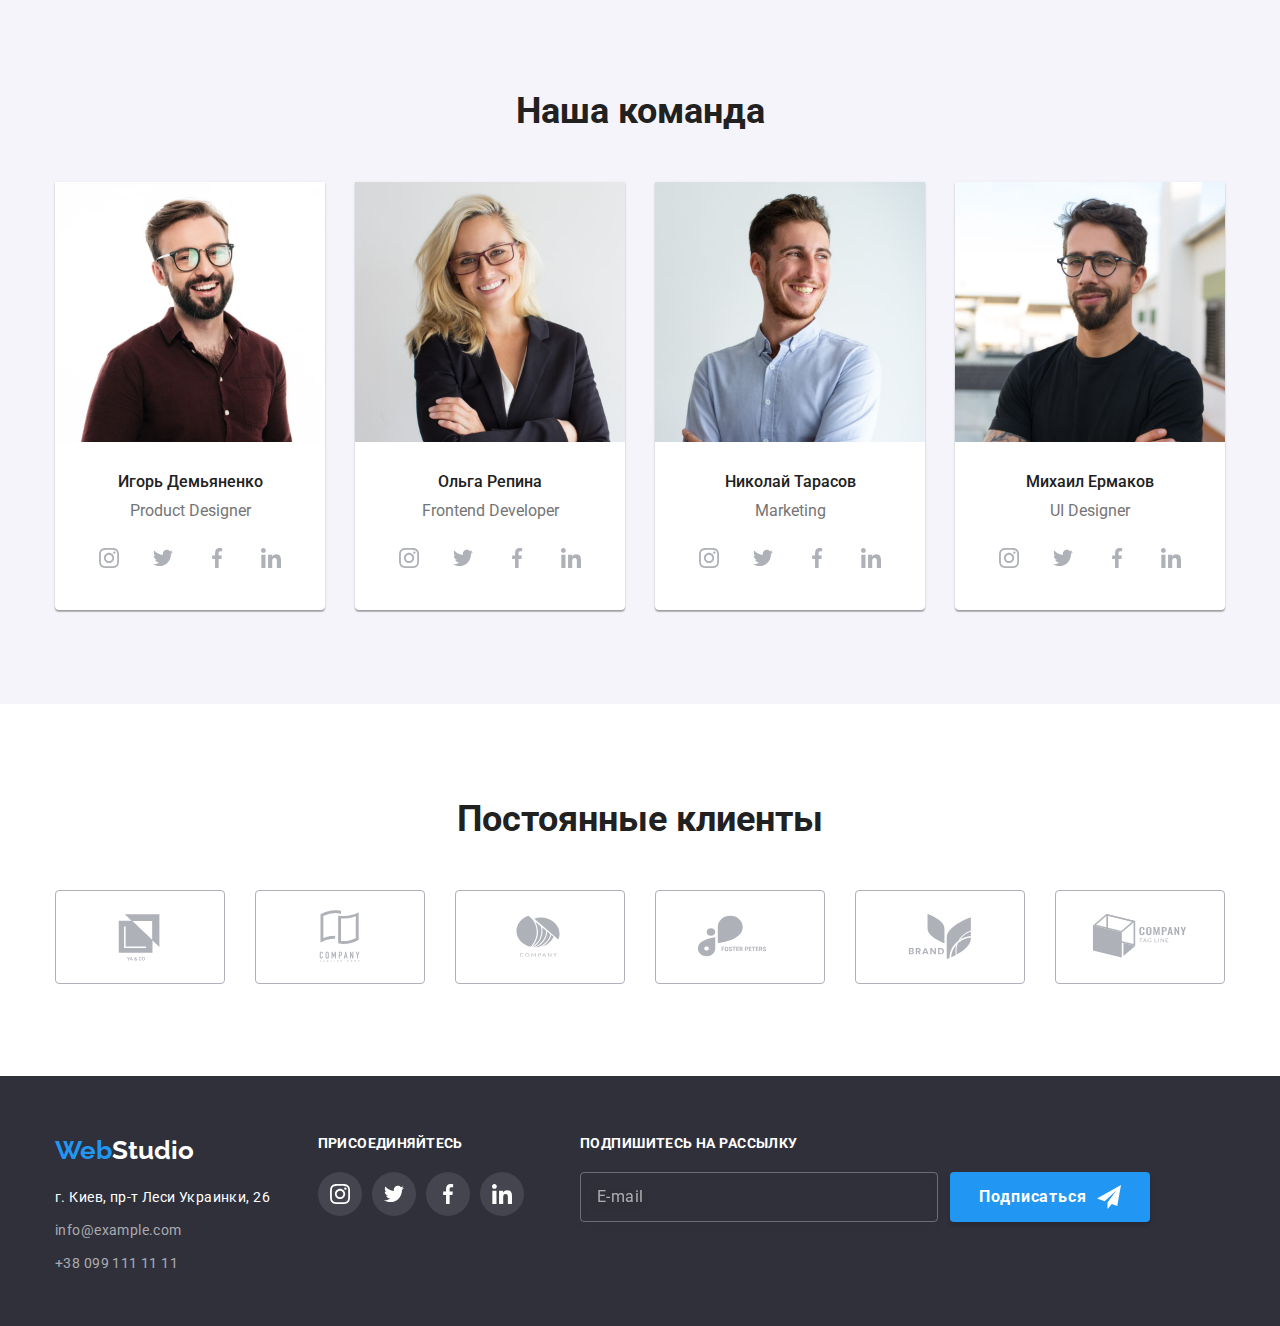
==== commit 9598fa62: "Justifying footer button without positioning" ====
--- a/index.html
+++ b/index.html
@@ -4,7 +4,7 @@
     <meta charset="UTF-8" />
     <meta http-equiv="X-UA-Compatible" content="IE=edge" />
     <meta name="viewport" content="width=device-width, initial-scale=1.0" />
-    <title>goit-markup-hw-04</title>
+    <title>WebStudio</title>
     <link rel="preconnect" href="https://fonts.gstatic.com" />
     <link
       href="https://fonts.googleapis.com/css2?family=Raleway:wght@700&family=Roboto:wght@400;500;700;900&display=swap"
@@ -587,12 +587,12 @@
             <p class="footer-social-title">Подпишитесь на рассылку</p>
             <div class="footer-flex">
               <input class="footer-input" id="footer-mail" type="email" name="email" placeholder="E-mail">
-              <div class="footer-button">
-                <button class="footer-sub-but" type="submit">Подписаться</button>
-                <svg class="icon footer-icon icon-send" width="24px" height="24px">
-                  <use href="./images/sprite.svg#icon-send"></use>
-                </svg>
-              </div>
+                <button class="footer-button" type="submit">
+                  Подписаться
+                  <svg class="icon footer-icon icon-send" width="24px" height="24px">
+                    <use href="./images/sprite.svg#icon-send"></use>
+                  </svg> 
+                </button>
             </div>
           </form>
         </div>
@@ -634,10 +634,10 @@
             </label>
             <label class="checkbox-area">
               <input class="checkbox" type="checkbox" name="checkbox" value="agree">
-              <!-- <svg class="checkbox-icon" width="16px" height="15px">
+              <svg class="checkbox-icon" width="16px" height="15px">
                 <use href="./images/sprite.svg#icon-check"></use>
-              </svg> -->
-              <span class="checkbox-icon"></span>
+              </svg>
+              <!-- <span class="checkbox-icon"></span> -->
               <span class="checkbox-text">Соглашаюсь с рассылкой и принимаю<a href="" class="link checkbox-link">Условия договора</a></span>
             </label>
           <div class="sub-button-cent">
--- a/css/styles.css
+++ b/css/styles.css
@@ -586,13 +586,27 @@
   flex-basis: calc((100% - 2 * 30px) / 2);
 }
 .footer-button {
-  position: relative;
+  background-color: var(--accent-color);
+  font-weight: 700;
+  font-size: 16px;
+  line-height: 1.87;
+  display: inline-flex;
+  justify-content: center;
+  align-items: center;
+  border: none;
+  border-radius: var(--btn-radius);
+  min-height: 50px;
+  min-width: 200px;
+  max-height: 50px;
+  letter-spacing: 0.06em;
+  color: var(--white-text-color);
+  background: var(--accent-color);
+  box-shadow: 0px 4px 4px rgb(0 0 0 / 15%);
+  cursor: pointer;
+  transition: background-color var(--transition-param);
 }
 .icon-send {
-  position: absolute;
-  top: 50%;
-  right: 28px;
-  transform: translateY(-50%);
+  margin-left: 10px;
 }
 .footer-flex {
   display: flex;
@@ -621,28 +635,8 @@
   color: var(--footer-grey-text);
   background-color: transparent;
 }
-.footer-sub-but {
-  background-color: var(--accent-color);
-  font-weight: 700;
-  font-size: 16px;
-  line-height: 1.87;
-  display: inline-flex;
-  align-items: center;
-  border: none;
-  border-radius: var(--btn-radius);
-  min-height: 50px;
-  min-width: 200px;
-  max-height: 50px;
-  letter-spacing: 0.06em;
-  color: var(--white-text-color);
-  background: var(--accent-color);
-  box-shadow: 0px 4px 4px rgb(0 0 0 / 15%);
-  cursor: pointer;
-  transition: background-color var(--transition-param);
-  padding-left: 29px;
-}
-.footer-sub-but:focus,
-.footer-sub-but:hover {
+.footer-button:focus,
+.footer-button:hover {
   background-color: var(--bb-focus);
 }
 .close-button {
@@ -748,28 +742,39 @@
   overflow: hidden;
 }
 .checkbox-icon {
+  /* position: absolute;
+  top: 50%;
+  left: 13px;
+  transform: translateY(-50%);
+  display: inline-block;
+  fill: transparent;
+  width: 16px;
+  height: 15px;
+  border: 2px solid var(--tittle-text-color);
+  border-radius: 2px;
+  transition: fill var(--transition-param), background-color var(--transition-param), border-color var(--transition-param); */
+
   position: absolute;
   top: 50%;
   left: 13px;
   transform: translateY(-50%);
   display: inline-block;
-  background-size: contain;
-  background-origin: border-box;
   fill: transparent;
-  width: 16px;
-  height: 15px;
   border: 2px solid var(--tittle-text-color);
   border-radius: 2px;
-  transition: fill var(--transition-param), background-color var(--transition-param), border-color var(--transition-param);
+  transition: fill var(--transition-param), background-color var(--transition-param), border var(--transition-param);
 }
 .checkbox:checked + .checkbox-icon {
   background-color: var(--accent-color);
-  border-color: var(--accent-color);
+  border: none;
+  fill: var(--white-text-color);
+
+  /* background-color: var(--accent-color);
   border: 2px solid var(--accent-color);
   background-image: url("../images/icon-check.svg");
   background-size: contain;
   background-origin: border-box;
-  fill: var(--white-text-color);
+  fill: var(--white-text-color); */
 }
 .checkbox-text {
   font-size: 14px;
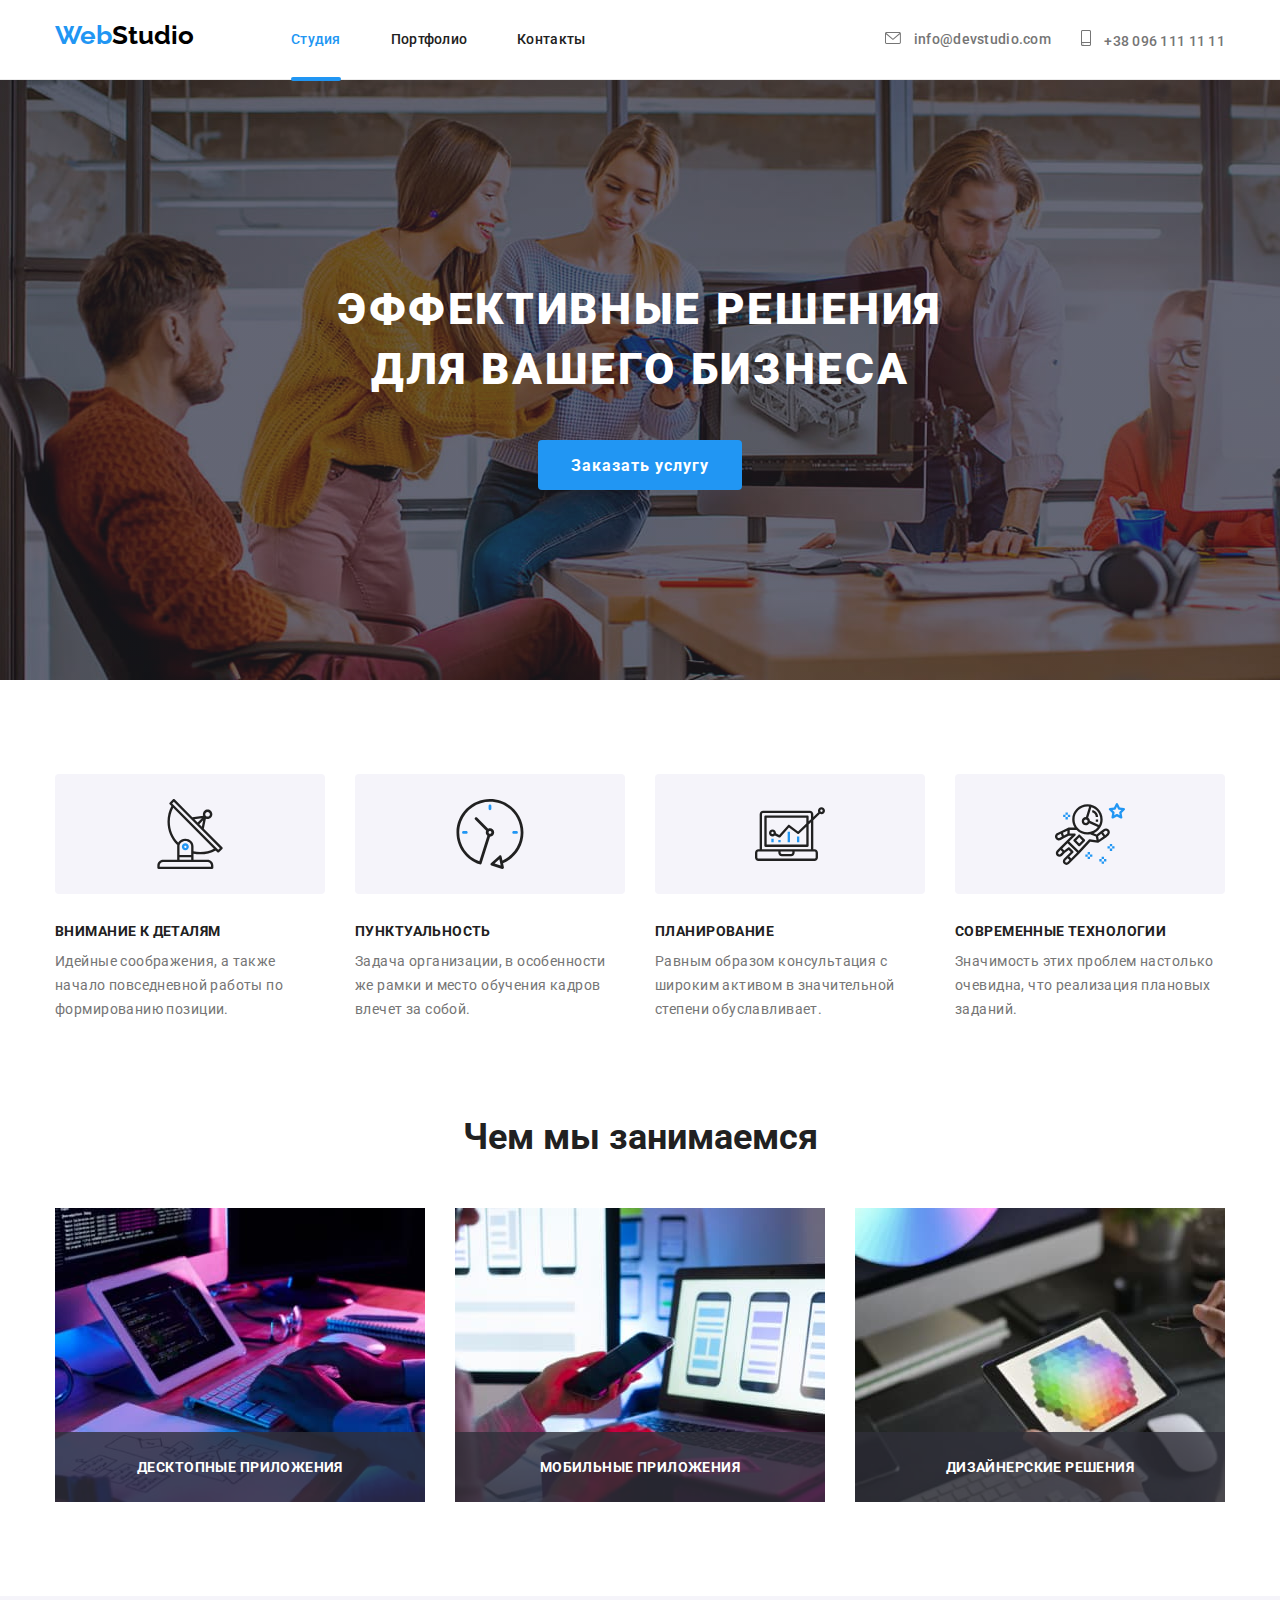
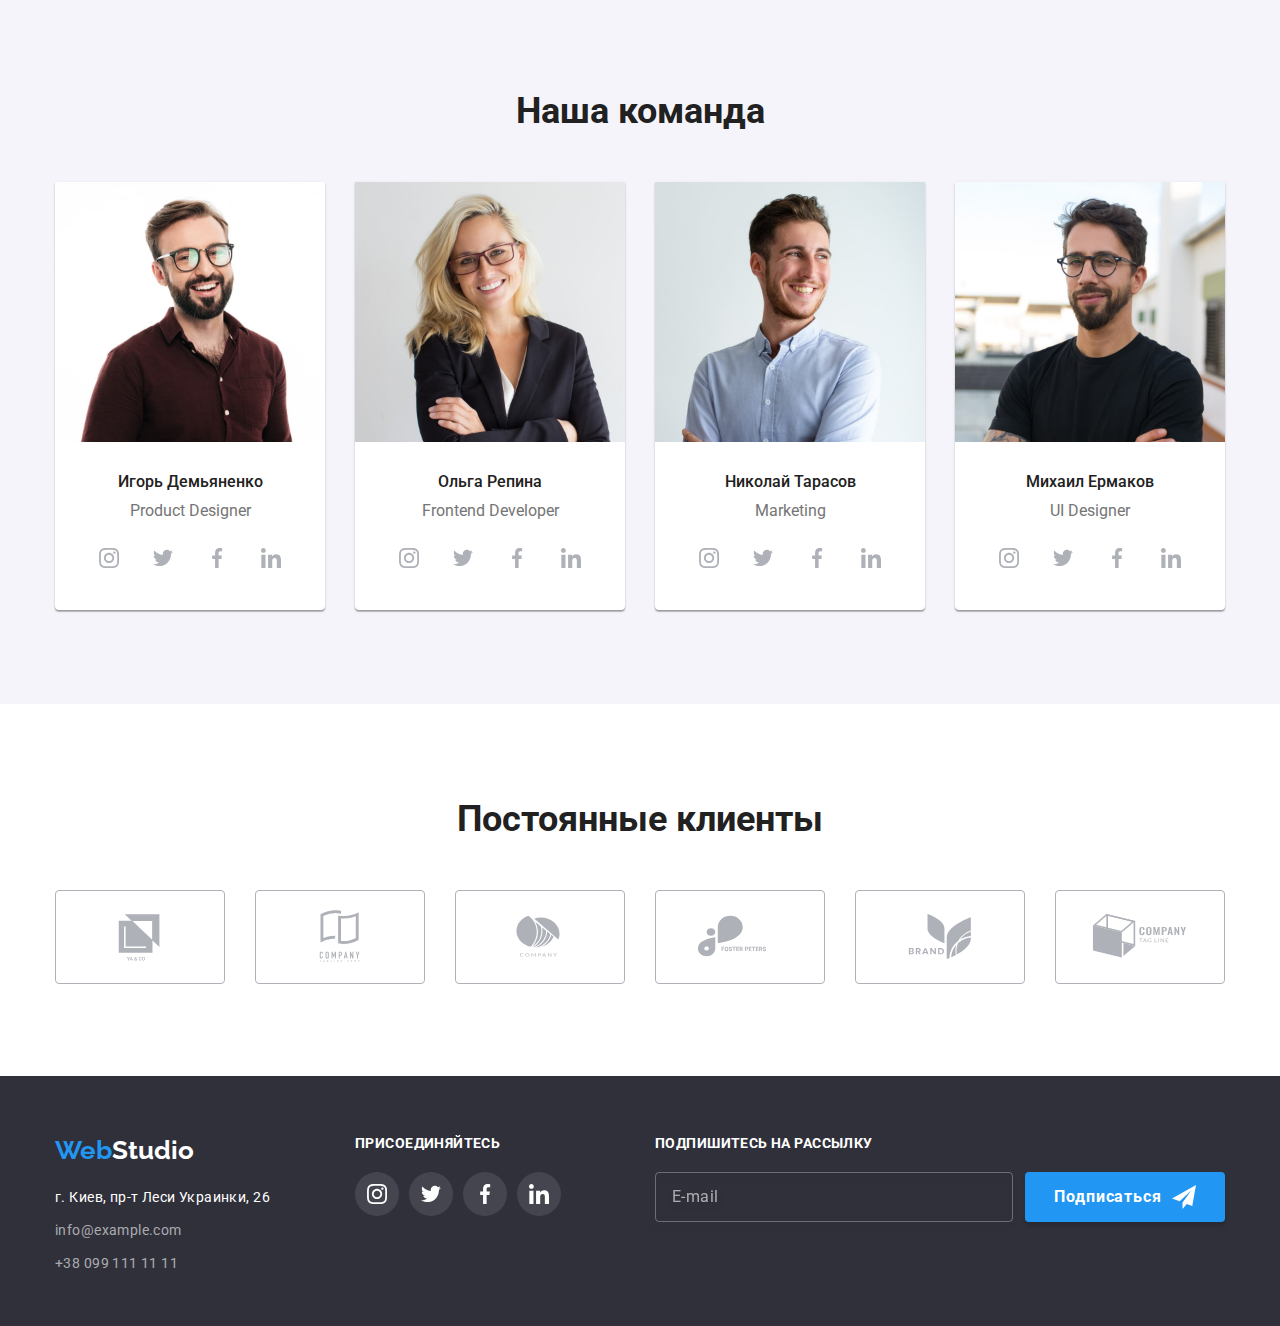
==== commit 91e39e42: "Change margin between inputs, delete corner of textarea" ====
--- a/index.html
+++ b/index.html
@@ -630,7 +630,7 @@
             </label>
             <label class="form-field">
               <span class="form-label">Комментарий</span>
-              <textarea class="form-input comment-input" name="feedback" rows="5" placeholder="Введите текст"></textarea>
+              <textarea class="form-input comment-input" type="text" name="feedback" placeholder="Введите текст"></textarea>
             </label>
             <label class="checkbox-area">
               <input class="checkbox" type="checkbox" name="checkbox" value="agree">
--- a/css/styles.css
+++ b/css/styles.css
@@ -266,6 +266,7 @@
 }
 .flexbox {
   display: flex;
+  justify-content: space-between;
   flex-wrap: wrap;
 }
 .advantages-item {
@@ -666,6 +667,7 @@
 .form-input {
   display: flex;
   min-width: 100%;
+  min-height: 40px;
   padding: 8px 8px 8px 42px;
   margin-top: 4px;
   border: 1px solid rgba(33, 33, 33, 0.2);
@@ -673,8 +675,8 @@
   font-family: inherit;
   transition: border-color var(--transition-param), outline-color var(--transition-param);
 }
-.form-input:not(:last-child) {
-  margin-bottom: 30px;
+.form-field {
+  margin-bottom: 10px;
 }
 .form-input:focus,
 .form-input:hover {
@@ -719,7 +721,9 @@
 color: var(--tittle-text-color);
 }
 .comment-input {
+  min-height: 120px;
   padding: 12px 16px;
+  resize: none;
 }
 .checkbox-area {
   position: relative;
